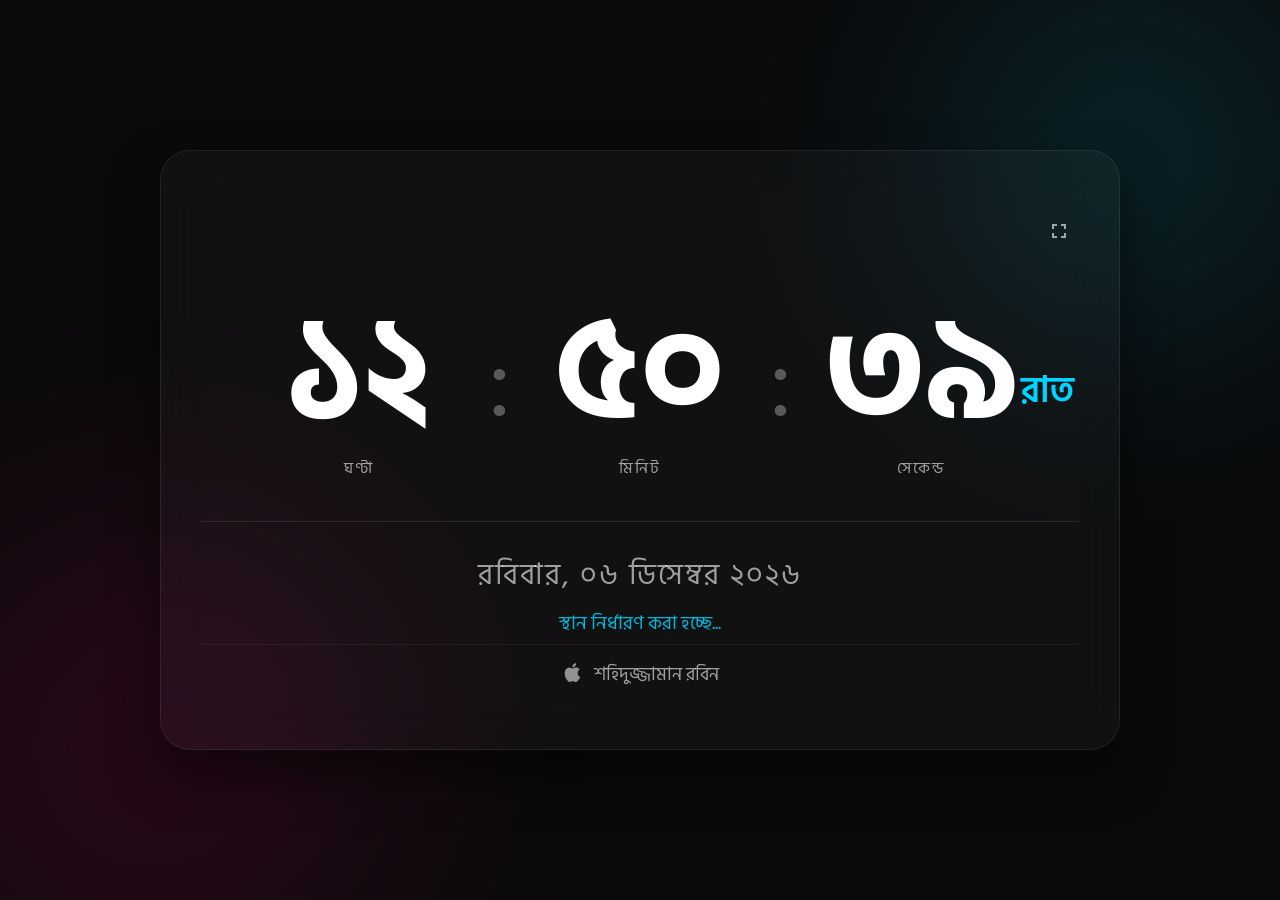
==== index.html @ c209803f "Initialize Bengali Digital Clock with smooth slide animation and Glassmorphism README" ====
<!DOCTYPE html>
<html lang="bn">
<head>
    <meta charset="UTF-8">
    <meta name="viewport" content="width=device-width, initial-scale=1.0">
    <title>আধুনিক বাংলা ডিজিটাল ঘড়ি | Bangla Digital Clock</title>
    <link rel="stylesheet" href="style.css?v=1.1">
    <link href="https://fonts.googleapis.com/css2?family=Hind+Siliguri:wght@300;400;500;600;700&display=swap" rel="stylesheet">
</head>
<body>
    <div class="background-decor">
        <div class="circle circle-1"></div>
        <div class="circle circle-2"></div>
    </div>
    
    <main class="clock-container">
        <div class="glass-card">
            <header class="clock-header">
                <div></div> <!-- Empty spacer to keep fullscreen button on the right -->
                <button id="fullscreen-btn" title="ফুল স্ক্রিন">
                    <svg viewBox="0 0 24 24" width="24" height="24"><path fill="currentColor" d="M7 14H5v5h5v-2H7v-3zm-2-4h2V7h3V5H5v5zm12 7h-3v2h5v-5h-2v3zM14 5v2h3v3h2V5h-5z"/></svg>
                </button>
            </header>

            <div class="time-display">
                <div class="time-box" id="hours-box">
                    <div class="digit-box" id="hours">
                        <div class="digit-inner">
                            <span>০০</span>
                        </div>
                    </div>
                    <span class="label">ঘণ্টা</span>
                </div>
                <span class="separator">:</span>
                <div class="time-box" id="minutes-box">
                    <div class="digit-box" id="minutes">
                        <div class="digit-inner">
                            <span>০০</span>
                        </div>
                    </div>
                    <span class="label">মিনিট</span>
                </div>
                <span class="separator">:</span>
                <div class="time-box" id="seconds-box">
                    <div class="digit-box" id="seconds">
                        <div class="digit-inner">
                            <span>০০</span>
                        </div>
                    </div>
                    <span class="label">সেকেন্ড</span>
                </div>
                <div class="ampm-box" id="ampm-container">
                    <span id="ampm">পূর্বাহ্ণ</span>
                </div>
            </div>

            <footer class="date-display">
                <div id="full-date">শুক্রবার, ১ জানুয়ারি ২০২৬</div>
                <div id="location" class="location-text">স্থান নির্ধারণ করা হচ্ছে...</div>
                <div class="user-signature">
                    <svg class="mac-icon" viewBox="0 0 24 24" width="18" height="18"><path fill="currentColor" d="M18.71 19.5C17.88 20.74 17 21.95 15.66 21.97C14.32 22 13.89 21.18 12.37 21.18C10.84 21.18 10.37 21.95 9.09997 22C7.78997 22.05 6.79997 20.68 5.95997 19.47C4.24997 17 2.93997 12.45 4.69997 9.39C5.56997 7.87 7.12997 6.91 8.81997 6.88C10.1 6.86 11.32 7.75 12.11 7.75C12.89 7.75 14.37 6.68 15.92 6.84C16.57 6.87 18.39 7.1 19.56 8.82C19.47 8.88 17.39 10.1 17.41 12.63C17.44 15.65 20.06 16.66 20.09 16.67C20.06 16.74 19.67 18.11 18.71 19.5ZM13 3.5C13.73 2.67 14.94 2.04 15.94 2C16.07 3.17 15.6 4.35 14.9 5.19C14.21 6.04 13.07 6.7 11.95 6.61C11.8 5.46 12.36 4.26 13 3.5Z"/></svg>
                    <span>শহিদুজ্জামান রবিন</span>
                </div>
            </footer>
        </div>
    </main>

    <script src="script.js"></script>
</body>
</html>
---- style.css ----
:root {
    --glass-bg: rgba(255, 255, 255, 0.03);
    --glass-border: rgba(255, 255, 255, 0.08);
    --accent-color: #00d4ff; /* Slightly more vibrant but controlled cyan */
    --text-color: #ffffff;
    --label-color: rgba(255, 255, 255, 0.6);
}

* {
    margin: 0;
    padding: 0;
    box-sizing: border-box;
    font-family: 'Shurjo', 'Hind Siliguri', sans-serif;
}

body {
    background-color: #0a0a0b;
    height: 100vh;
    display: flex;
    justify-content: center;
    align-items: center;
    overflow: hidden;
    color: var(--text-color);
}

.background-decor {
    position: absolute;
    width: 100%;
    height: 100%;
    z-index: -1;
    overflow: hidden;
}

.circle {
    position: absolute;
    border-radius: 50%;
    filter: blur(100px); /* Increased blur for smoother transitions */
    opacity: 0.15; /* Decreased opacity to avoid harsh blobs */
}

.circle-1 {
    width: 500px;
    height: 500px;
    background: radial-gradient(circle, var(--accent-color), transparent);
    top: -100px;
    right: -100px;
}

.circle-2 {
    width: 600px;
    height: 600px;
    background: radial-gradient(circle, #ff0080, transparent);
    bottom: -150px;
    left: -150px;
}

.clock-container {
    width: 100%;
    max-width: 1000px; /* Increased to fit the AM/PM box */
    padding: 20px;
    text-align: center;
    transition: opacity 0.5s ease;
}

.glass-card {
    background: var(--glass-bg);
    backdrop-filter: blur(25px); /* Stronger blur for true glassmorphism */
    -webkit-backdrop-filter: blur(25px);
    border: 1px solid var(--glass-border);
    border-radius: 30px;
    padding: 60px 40px;
    box-shadow: 0 25px 50px rgba(0, 0, 0, 0.5);
    position: relative;
    overflow: hidden;
}

.clock-header {
    display: flex;
    justify-content: space-between;
    align-items: center;
    margin-bottom: 40px;
    transition: opacity 0.5s ease;
}

#fullscreen-btn {
    background: transparent;
    border: none;
    color: var(--label-color);
    cursor: pointer;
    padding: 8px;
    border-radius: 50%;
    transition: all 0.3s ease;
    display: flex;
    align-items: center;
    justify-content: center;
}

#fullscreen-btn:hover {
    color: var(--text-color);
    background: rgba(255, 255, 255, 0.1);
    transform: scale(1.1);
}

.time-display {
    display: flex;
    justify-content: center;
    align-items: center;
    gap: 30px;
    margin-bottom: 30px;
    position: relative;
    padding: 0 60px; /* Balanced padding */
}

.time-box {
    display: flex;
    flex-direction: column;
    align-items: center;
    min-width: 120px;
}

.digit-box {
    height: clamp(4rem, 12vw, 9rem);
    width: clamp(140px, 18vw, 200px); /* FIXED WIDTH */
    overflow: hidden;
    position: relative;
    font-size: clamp(4rem, 12vw, 9rem);
    font-weight: 700;
    font-variant-numeric: tabular-nums;
}

.digit-inner {
    display: flex;
    flex-direction: column;
    height: 100%;
    width: 100%; 
}

.digit-inner.sliding {
    transition: transform 0.85s cubic-bezier(0.16, 1, 0.3, 1);
}

.digit-inner span {
    height: 100%;
    width: 100%;
    display: flex;
    align-items: center;
    justify-content: center;
    text-align: center;
    transition: opacity 0.85s ease; /* Match transition speed */
}

.separator {
    font-size: clamp(3rem, 10vw, 7rem);
    font-weight: 300;
    opacity: 0.3; /* More subtle separators */
    margin-bottom: 1.2rem;
}

.label {
    font-size: clamp(0.7rem, 2vw, 1rem);
    color: var(--label-color);
    text-transform: uppercase;
    letter-spacing: 2px;
    margin-top: 10px;
}

.ampm-box {
    position: absolute;
    right: 5px; /* Moved inside the padding area */
    top: 50%;
    transform: translateY(-50%);
}

#ampm {
    font-size: clamp(1.2rem, 3vw, 2.22rem);
    color: var(--accent-color);
    font-weight: 600;
}

.date-display {
    border-top: 1px solid rgba(255, 255, 255, 0.1);
    padding-top: 30px;
}

#full-date {
    font-size: clamp(1rem, 3vw, 1.8rem);
    font-weight: 400;
    color: var(--label-color);
    letter-spacing: 2px;
    margin-bottom: 10px;
}

.location-text {
    font-size: clamp(0.8rem, 2.5vw, 1.2rem);
    color: var(--accent-color);
    margin-top: 5px;
    opacity: 0.85;
    font-weight: 400;
}

.user-signature {
    font-size: clamp(0.7rem, 2vw, 1.1rem);
    color: rgba(255, 255, 255, 0.6);
    font-weight: 400;
    letter-spacing: 0px;
    border-top: 1px solid rgba(255, 255, 255, 0.05);
    display: flex;
    align-items: center;
    justify-content: center;
    gap: 10px;
    padding-top: 15px;
    margin-top: 5px;
}

.mac-icon {
    width: 1.3em;
    height: 1.3em;
    display: flex;
    align-items: center;
    opacity: 0.9;
    /* Optical correction for vertical centering */
    position: relative;
    top: -2px;
}

/* Sub-animation Digit Change (No longer using fade-only, now sliding) */
@keyframes slide-up {
    from { transform: translateY(0); opacity: 1; }
    to { transform: translateY(-100%); opacity: 0; }
}

/* Responsive Styles */
@media (max-width: 600px) {
    .glass-card {
        padding: 30px 20px;
    }
    .time-display {
        flex-direction: column;
        align-items: center;
        gap: 20px;
    }
    .time-box {
        min-width: 100%;
    }
    .separator {
        display: none;
    }
    .ampm-box {
        position: static;
        margin-top: 10px;
    }
}

/* Body hiding cursor when inactive */
.no-cursor {
    cursor: none;
}
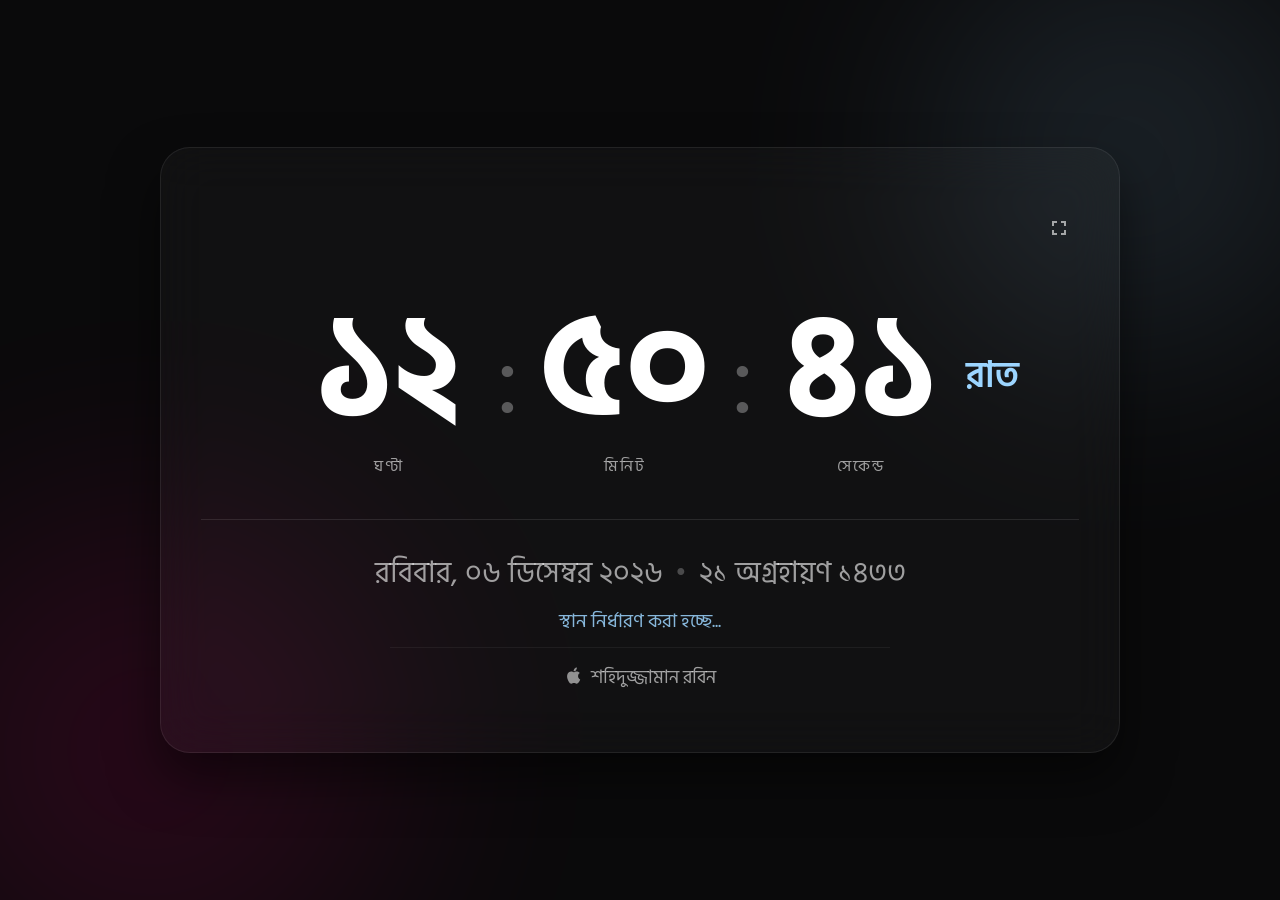
==== commit eb6184a7: "feat: Add Bangla Calendar, update theme color to Sky Blue, and refine centering/alignment logic" ====
--- a/index.html
+++ b/index.html
@@ -4,7 +4,7 @@
     <meta charset="UTF-8">
     <meta name="viewport" content="width=device-width, initial-scale=1.0">
     <title>আধুনিক বাংলা ডিজিটাল ঘড়ি | Bangla Digital Clock</title>
-    <link rel="stylesheet" href="style.css?v=1.1">
+    <link rel="stylesheet" href="style.css?v=1.17">
     <link href="https://fonts.googleapis.com/css2?family=Hind+Siliguri:wght@300;400;500;600;700&display=swap" rel="stylesheet">
 </head>
 <body>
@@ -23,6 +23,11 @@
             </header>
 
             <div class="time-display">
+                <!-- Dummy AM/PM box to perfectly balance the layout and keep clock centered -->
+                <div class="ampm-box" style="visibility: hidden;">
+                    <span id="ampm-dummy">পূর্বাহ্ণ</span>
+                </div>
+                
                 <div class="time-box" id="hours-box">
                     <div class="digit-box" id="hours">
                         <div class="digit-inner">
@@ -55,11 +60,11 @@
             </div>
 
             <footer class="date-display">
-                <div id="full-date">শুক্রবার, ১ জানুয়ারি ২০২৬</div>
+                <div id="full-date">শনিবার, ১ জানুয়ারি ২০২৬ || ১ বৈশাখ ১৪৩৩</div>
                 <div id="location" class="location-text">স্থান নির্ধারণ করা হচ্ছে...</div>
                 <div class="user-signature">
                     <svg class="mac-icon" viewBox="0 0 24 24" width="18" height="18"><path fill="currentColor" d="M18.71 19.5C17.88 20.74 17 21.95 15.66 21.97C14.32 22 13.89 21.18 12.37 21.18C10.84 21.18 10.37 21.95 9.09997 22C7.78997 22.05 6.79997 20.68 5.95997 19.47C4.24997 17 2.93997 12.45 4.69997 9.39C5.56997 7.87 7.12997 6.91 8.81997 6.88C10.1 6.86 11.32 7.75 12.11 7.75C12.89 7.75 14.37 6.68 15.92 6.84C16.57 6.87 18.39 7.1 19.56 8.82C19.47 8.88 17.39 10.1 17.41 12.63C17.44 15.65 20.06 16.66 20.09 16.67C20.06 16.74 19.67 18.11 18.71 19.5ZM13 3.5C13.73 2.67 14.94 2.04 15.94 2C16.07 3.17 15.6 4.35 14.9 5.19C14.21 6.04 13.07 6.7 11.95 6.61C11.8 5.46 12.36 4.26 13 3.5Z"/></svg>
-                    <span>শহিদুজ্জামান রবিন</span>
+                    <span class="user-name">শহিদুজ্জামান রবিন</span>
                 </div>
             </footer>
         </div>
--- a/style.css
+++ b/style.css
@@ -1,7 +1,7 @@
 :root {
     --glass-bg: rgba(255, 255, 255, 0.03);
     --glass-border: rgba(255, 255, 255, 0.08);
-    --accent-color: #00d4ff; /* Slightly more vibrant but controlled cyan */
+    --accent-color: #9cd5ff; /* Sky blue accent color */
     --text-color: #ffffff;
     --label-color: rgba(255, 255, 255, 0.6);
 }
@@ -116,6 +116,7 @@
     flex-direction: column;
     align-items: center;
     min-width: 120px;
+    position: relative;
 }
 
 .digit-box {
@@ -165,10 +166,10 @@
 }
 
 .ampm-box {
-    position: absolute;
-    right: 5px; /* Moved inside the padding area */
-    top: 50%;
-    transform: translateY(-50%);
+    display: flex;
+    align-items: center;
+    margin-bottom: 25px; /* Offset to align perfectly with the digits */
+    white-space: nowrap;
 }
 
 #ampm {
@@ -180,47 +181,62 @@
 .date-display {
     border-top: 1px solid rgba(255, 255, 255, 0.1);
     padding-top: 30px;
+    display: flex;
+    flex-direction: column;
+    align-items: center;
+    text-align: center;
 }
 
 #full-date {
     font-size: clamp(1rem, 3vw, 1.8rem);
     font-weight: 400;
     color: var(--label-color);
-    letter-spacing: 2px;
-    margin-bottom: 10px;
+    margin-bottom: 5px;
+    display: flex;
+    justify-content: center;
+    align-items: center;
 }
 
 .location-text {
     font-size: clamp(0.8rem, 2.5vw, 1.2rem);
     color: var(--accent-color);
-    margin-top: 5px;
+    margin: 5px 0;
     opacity: 0.85;
     font-weight: 400;
+    display: flex;
+    justify-content: center;
+    align-items: center;
 }
 
 .user-signature {
     font-size: clamp(0.7rem, 2vw, 1.1rem);
     color: rgba(255, 255, 255, 0.6);
     font-weight: 400;
-    letter-spacing: 0px;
     border-top: 1px solid rgba(255, 255, 255, 0.05);
     display: flex;
-    align-items: center;
-    justify-content: center;
-    gap: 10px;
+    justify-content: center;
+    align-items: center;
+    gap: 8px;
     padding-top: 15px;
     margin-top: 5px;
+    width: 100%;
+    max-width: 500px; /* Constrain for better visual alignment */
+}
+
+.user-signature::after {
+    display: none;
 }
 
 .mac-icon {
-    width: 1.3em;
-    height: 1.3em;
-    display: flex;
-    align-items: center;
+    width: 1.1em;
+    height: 1.1em;
     opacity: 0.9;
-    /* Optical correction for vertical centering */
-    position: relative;
-    top: -2px;
+    position: relative;
+    top: -1px;
+}
+
+.user-name {
+    white-space: nowrap;
 }
 
 /* Sub-animation Digit Change (No longer using fade-only, now sliding) */
@@ -248,6 +264,7 @@
     .ampm-box {
         position: static;
         margin-top: 10px;
+        transform: none;
     }
 }
 
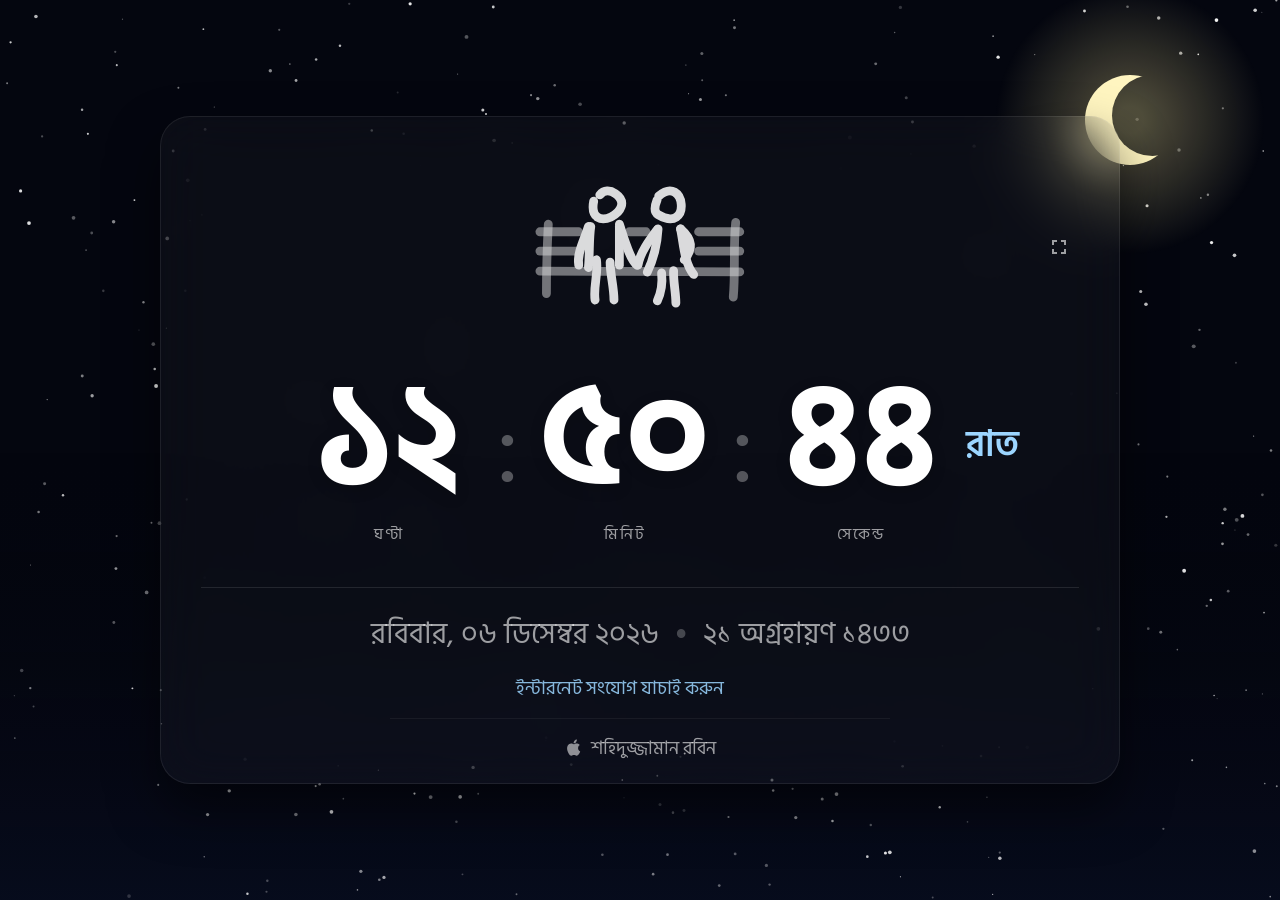
==== commit 1f286b03: "Update: Added dynamic environments, real-time weather integration, and full theme automation. Optimi" ====
--- a/index.html
+++ b/index.html
@@ -8,6 +8,7 @@
     <link href="https://fonts.googleapis.com/css2?family=Hind+Siliguri:wght@300;400;500;600;700&display=swap" rel="stylesheet">
 </head>
 <body>
+    <canvas id="stars-canvas"></canvas>
     <div class="background-decor">
         <div class="circle circle-1"></div>
         <div class="circle circle-2"></div>
@@ -16,7 +17,33 @@
     <main class="clock-container">
         <div class="glass-card">
             <header class="clock-header">
-                <div></div> <!-- Empty spacer to keep fullscreen button on the right -->
+                <div style="width: 40px;"></div>
+                <div class="couple-container">
+                    <svg viewBox="0 0 400 400" fill="none" xmlns="http://www.w3.org/2000/svg">
+                        <path d="M33.2803 158.651C31.3612 195.622 29.874 258.794 29.874 284.684" stroke="currentColor" stroke-opacity="0.5" stroke-width="16" stroke-linecap="round" stroke-linejoin="round"/>
+                        <path d="M373.955 155.244C369.325 200.546 373.766 245.979 369.575 291.175" stroke="currentColor" stroke-opacity="0.5" stroke-width="16" stroke-linecap="round" stroke-linejoin="round"/>
+                        <path d="M18 243.808C136.519 244.281 267.543 244.804 381.417 245.258" stroke="currentColor" stroke-opacity="0.5" stroke-width="16" stroke-linecap="round" stroke-linejoin="round"/>
+                        <path d="M88.2517 172.304C65.0964 172.304 41.3253 172.304 18 172.304" stroke="currentColor" stroke-opacity="0.5" stroke-width="16" stroke-linecap="round" stroke-linejoin="round"/>
+                        <path d="M211.114 172.275C201.009 172.275 190.636 172.275 180.457 172.275" stroke="currentColor" stroke-opacity="0.5" stroke-width="16" stroke-linecap="round" stroke-linejoin="round"/>
+                        <path d="M381.423 172.275C356.723 172.275 331.366 172.275 306.485 172.275" stroke="currentColor" stroke-opacity="0.5" stroke-width="16" stroke-linecap="round" stroke-linejoin="round"/>
+                        <path d="M88.2517 207.43C65.0964 207.43 41.3253 207.43 18 207.43" stroke="currentColor" stroke-opacity="0.5" stroke-width="16" stroke-linecap="round" stroke-linejoin="round"/>
+                        <path d="M381.428 207.401C356.728 207.401 331.371 207.401 306.49 207.401" stroke="currentColor" stroke-opacity="0.5" stroke-width="16" stroke-linecap="round" stroke-linejoin="round"/>
+                        <path d="M126.924 105.295C134.453 95.847 145.46 96.1992 155.093 102.785C199.058 132.859 103.485 181.364 115.786 116.587" stroke="currentColor" stroke-width="16" stroke-linecap="round" stroke-linejoin="round"/>
+                        <path d="M233.997 107.456C282.711 65.7203 294.93 177.858 232.818 141.143C223.415 135.582 228.085 122.02 231.052 114.425" stroke="currentColor" stroke-width="16" stroke-linecap="round" stroke-linejoin="round"/>
+                        <path d="M232.862 166.938C231.321 194.448 224.923 221.505 213.166 245.724" stroke="currentColor" stroke-width="16" stroke-linecap="round" stroke-linejoin="round"/>
+                        <path d="M273.662 166.938C279.556 194.312 279.922 228.259 297.58 249.944" stroke="currentColor" stroke-width="16" stroke-linecap="round" stroke-linejoin="round"/>
+                        <path d="M261.105 242.91C260.231 262.769 265.223 282.334 265.223 302" stroke="currentColor" stroke-width="16" stroke-linecap="round" stroke-linejoin="round"/>
+                        <path d="M239.264 247.13C241.082 264.149 239.145 281.535 231.457 297.779" stroke="currentColor" stroke-width="16" stroke-linecap="round" stroke-linejoin="round"/>
+                        <path d="M273.662 166.938C293.249 183.941 299.532 200.867 280.389 223.213" stroke="currentColor" stroke-width="16" stroke-linecap="round" stroke-linejoin="round"/>
+                        <path d="M231.456 168.345C216.816 188.014 200.381 209.721 196.284 233.062" stroke="currentColor" stroke-width="16" stroke-linecap="round" stroke-linejoin="round"/>
+                        <path d="M162.519 158.497C172.035 187.662 182.356 225.039 194.878 233.062" stroke="currentColor" stroke-width="16" stroke-linecap="round" stroke-linejoin="round"/>
+                        <path d="M106.243 162.717C99.8715 184.433 84.6154 210.296 88.6112 233.062" stroke="currentColor" stroke-width="16" stroke-linecap="round" stroke-linejoin="round"/>
+                        <path d="M110.463 162.717C106.928 185.886 108.781 211.862 106.242 237.283" stroke="currentColor" stroke-width="16" stroke-linecap="round" stroke-linejoin="round"/>
+                        <path d="M162.519 162.717C162.519 186.124 162.519 209.523 162.519 233.062" stroke="currentColor" stroke-width="16" stroke-linecap="round" stroke-linejoin="round"/>
+                        <path d="M120.799 223.214C124.716 247.87 114.636 272.305 118.326 296.372" stroke="currentColor" stroke-width="16" stroke-linecap="round" stroke-linejoin="round"/>
+                        <path d="M145.635 227.434C145.901 250.59 152.669 273.297 152.669 296.372" stroke="currentColor" stroke-width="16" stroke-linecap="round" stroke-linejoin="round"/>
+                    </svg>
+                </div>
                 <button id="fullscreen-btn" title="ফুল স্ক্রিন">
                     <svg viewBox="0 0 24 24" width="24" height="24"><path fill="currentColor" d="M7 14H5v5h5v-2H7v-3zm-2-4h2V7h3V5H5v5zm12 7h-3v2h5v-5h-2v3zM14 5v2h3v3h2V5h-5z"/></svg>
                 </button>
@@ -60,8 +87,12 @@
             </div>
 
             <footer class="date-display">
-                <div id="full-date">শনিবার, ১ জানুয়ারি ২০২৬ || ১ বৈশাখ ১৪৩৩</div>
-                <div id="location" class="location-text">স্থান নির্ধারণ করা হচ্ছে...</div>
+                <div id="full-date" class="full-date-text">শনিবার, ১ জানুয়ারি ২০২৬ || ১ বৈশাখ ১৪৩৩</div>
+                <div id="location-container" class="location-wrapper">
+                    <span id="location" class="location-text">স্থান নির্ধারণ করা হচ্ছে...</span>
+                    <span id="weather-dot" class="dot-separator" style="opacity: 0;">•</span>
+                    <span id="temp" class="temp-text"></span>
+                </div>
                 <div class="user-signature">
                     <svg class="mac-icon" viewBox="0 0 24 24" width="18" height="18"><path fill="currentColor" d="M18.71 19.5C17.88 20.74 17 21.95 15.66 21.97C14.32 22 13.89 21.18 12.37 21.18C10.84 21.18 10.37 21.95 9.09997 22C7.78997 22.05 6.79997 20.68 5.95997 19.47C4.24997 17 2.93997 12.45 4.69997 9.39C5.56997 7.87 7.12997 6.91 8.81997 6.88C10.1 6.86 11.32 7.75 12.11 7.75C12.89 7.75 14.37 6.68 15.92 6.84C16.57 6.87 18.39 7.1 19.56 8.82C19.47 8.88 17.39 10.1 17.41 12.63C17.44 15.65 20.06 16.66 20.09 16.67C20.06 16.74 19.67 18.11 18.71 19.5ZM13 3.5C13.73 2.67 14.94 2.04 15.94 2C16.07 3.17 15.6 4.35 14.9 5.19C14.21 6.04 13.07 6.7 11.95 6.61C11.8 5.46 12.36 4.26 13 3.5Z"/></svg>
                     <span class="user-name">শহিদুজ্জামান রবিন</span>
@@ -70,6 +101,7 @@
         </div>
     </main>
 
+
     <script src="script.js"></script>
 </body>
 </html>
--- a/style.css
+++ b/style.css
@@ -1,26 +1,42 @@
 :root {
     --glass-bg: rgba(255, 255, 255, 0.03);
     --glass-border: rgba(255, 255, 255, 0.08);
-    --accent-color: #9cd5ff; /* Sky blue accent color */
+    --accent-color: #9cd5ff; 
     --text-color: #ffffff;
-    --label-color: rgba(255, 255, 255, 0.6);
-}
-
-* {
+    --label-color: var(--dynamic-label, rgba(255, 255, 255, 0.6));
+}
+
+*, html {
     margin: 0;
     padding: 0;
     box-sizing: border-box;
     font-family: 'Shurjo', 'Hind Siliguri', sans-serif;
 }
 
+html {
+    overflow: hidden;
+    height: 100vh;
+}
+
 body {
-    background-color: #0a0a0b;
+    background-color: var(--bg-color, #0a0a0b);
     height: 100vh;
     display: flex;
     justify-content: center;
     align-items: center;
     overflow: hidden;
     color: var(--text-color);
+    transition: background-color 3s ease;
+}
+
+#stars-canvas {
+    position: fixed;
+    top: 0;
+    left: 0;
+    width: 100%;
+    height: 100%;
+    z-index: 0;
+    pointer-events: none;
 }
 
 .background-decor {
@@ -56,10 +72,13 @@
 
 .clock-container {
     width: 100%;
-    max-width: 1000px; /* Increased to fit the AM/PM box */
+    max-width: 1000px;
     padding: 20px;
     text-align: center;
     transition: opacity 0.5s ease;
+    max-height: 100vh;
+    position: relative;
+    z-index: 1;
 }
 
 .glass-card {
@@ -68,7 +87,7 @@
     -webkit-backdrop-filter: blur(25px);
     border: 1px solid var(--glass-border);
     border-radius: 30px;
-    padding: 60px 40px;
+    padding: 20px 40px;
     box-shadow: 0 25px 50px rgba(0, 0, 0, 0.5);
     position: relative;
     overflow: hidden;
@@ -78,8 +97,27 @@
     display: flex;
     justify-content: space-between;
     align-items: center;
-    margin-bottom: 40px;
+    margin-bottom: 0;
     transition: opacity 0.5s ease;
+}
+
+.couple-container {
+    color: var(--text-color);
+    opacity: 0.85;
+    transition: all 0.3s ease;
+    display: flex;
+    align-items: center;
+    justify-content: center;
+}
+
+.couple-container svg {
+    width: 220px;
+    height: 220px;
+}
+
+.couple-container:hover {
+    opacity: 1;
+    transform: scale(1.05);
 }
 
 #fullscreen-btn {
@@ -89,7 +127,7 @@
     cursor: pointer;
     padding: 8px;
     border-radius: 50%;
-    transition: all 0.3s ease;
+    transition: all 0.5s ease;
     display: flex;
     align-items: center;
     justify-content: center;
@@ -148,6 +186,7 @@
     justify-content: center;
     text-align: center;
     transition: opacity 0.85s ease; /* Match transition speed */
+    text-shadow: 0 4px 15px rgba(0, 0, 0, 0.15); /* Added glow/shadow for better contrast */
 }
 
 .separator {
@@ -180,7 +219,7 @@
 
 .date-display {
     border-top: 1px solid rgba(255, 255, 255, 0.1);
-    padding-top: 30px;
+    padding-top: 20px;
     display: flex;
     flex-direction: column;
     align-items: center;
@@ -197,15 +236,32 @@
     align-items: center;
 }
 
-.location-text {
+.location-wrapper {
+    display: flex;
+    justify-content: center;
+    align-items: center;
+    gap: 15px;
+    margin: 5px 0;
+}
+
+.location-text, .temp-text {
     font-size: clamp(0.8rem, 2.5vw, 1.2rem);
-    color: var(--accent-color);
-    margin: 5px 0;
+    color: var(--label-color);
     opacity: 0.85;
     font-weight: 400;
-    display: flex;
-    justify-content: center;
-    align-items: center;
+}
+
+.temp-text {
+    font-weight: 600; /* Make temperature slightly bolder */
+}
+
+.dot-separator {
+    color: var(--label-color);
+    font-size: 1.5rem;
+    opacity: 0.4;
+    transition: opacity 0.5s ease;
+    display: inline-block;
+    transform: translateY(2px);
 }
 
 .user-signature {
@@ -272,3 +328,4 @@
 .no-cursor {
     cursor: none;
 }
+
